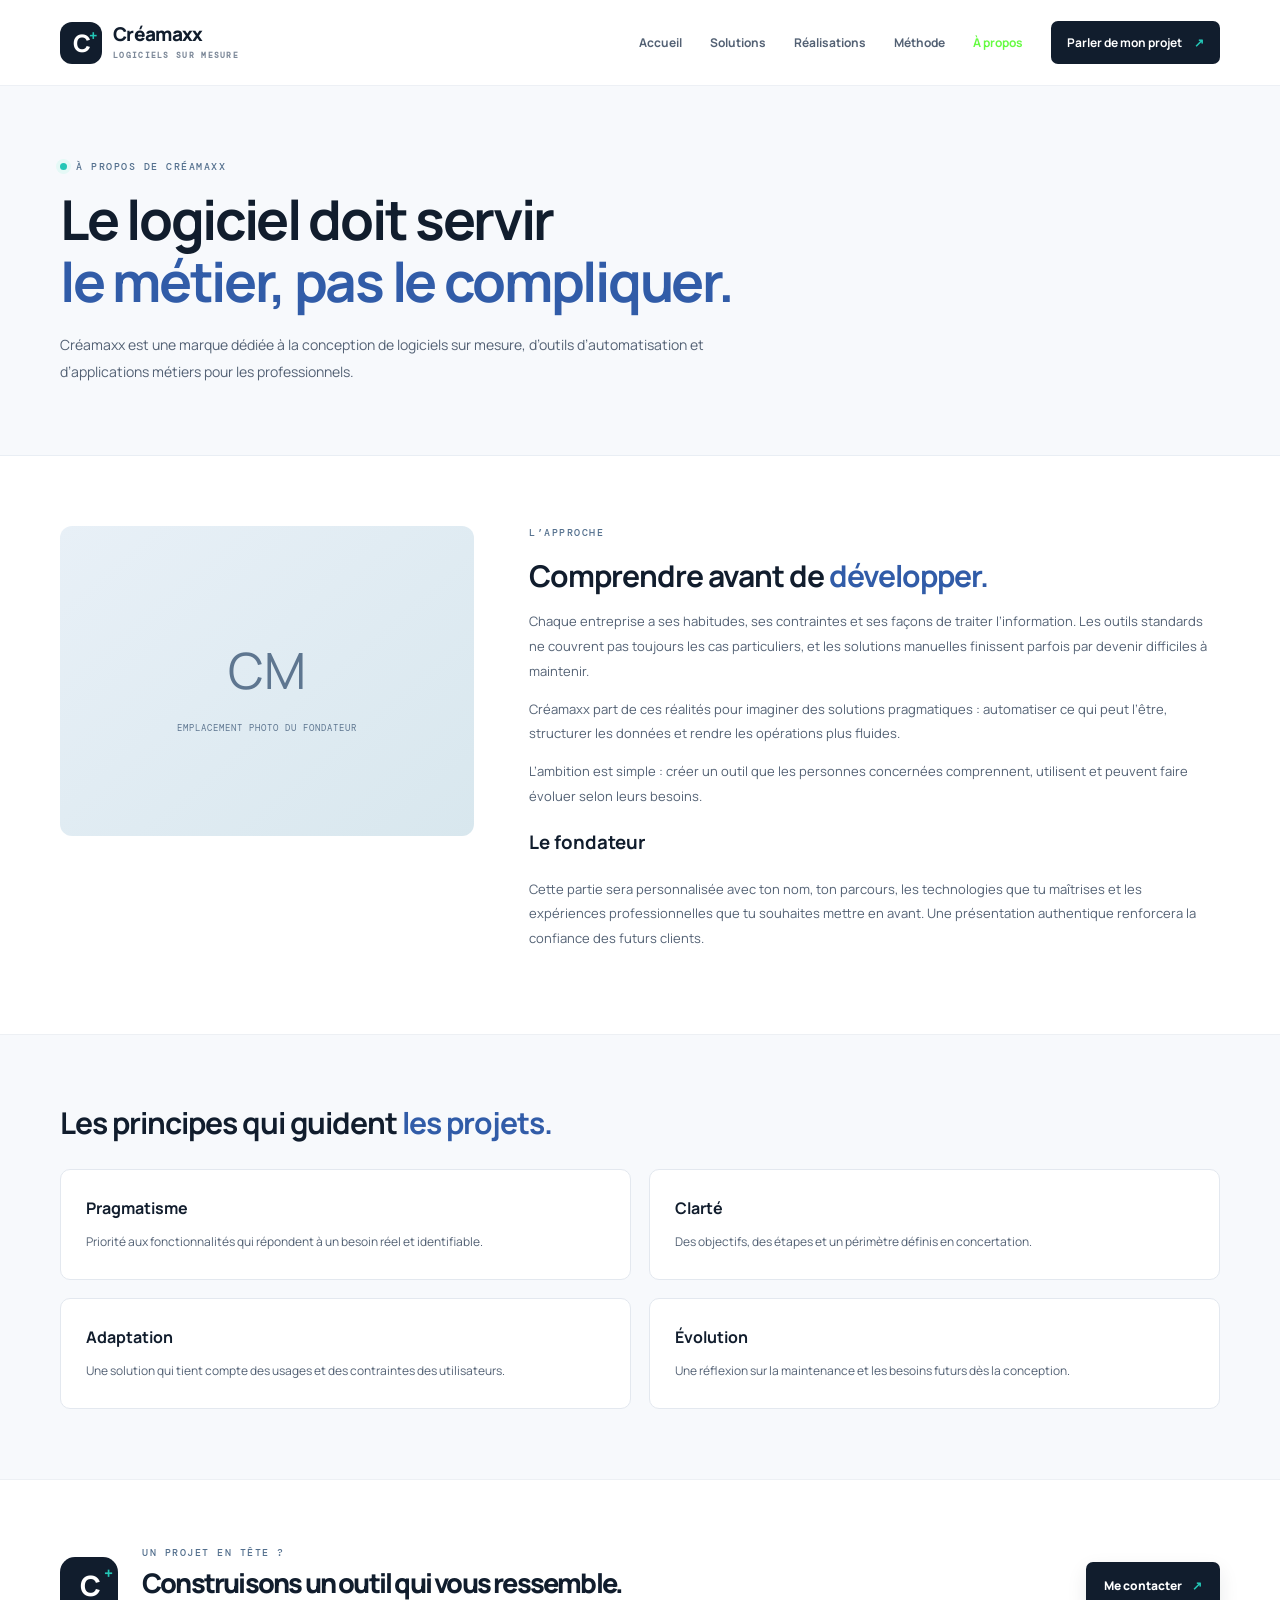
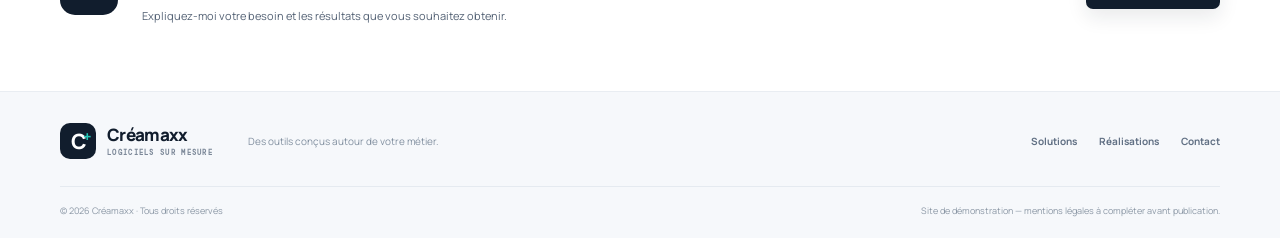
==== apropos.html @ f19554a0 "1er jet" ====
<!doctype html><html lang="fr"><head><meta charset="utf-8"><meta name="viewport" content="width=device-width, initial-scale=1"><meta name="description" content="Découvrez l'approche de Créamaxx pour créer des outils logiciels adaptés aux métiers techniques."><title>À propos — Créamaxx</title><link rel="stylesheet" href="styles.css"><script defer src="script.js"></script></head><body>
<header class="site-header"><a class="brand" href="index.html"><span class="brand-mark">C<span>+</span></span><span class="brand-name">Créamaxx<small>LOGICIELS SUR MESURE</small></span></a><button class="menu-toggle" aria-label="Ouvrir le menu" aria-expanded="false">☰</button><nav class="nav"><a href="index.html">Accueil</a><a href="solutions.html">Solutions</a><a href="realisations.html">Réalisations</a><a href="methode.html">Méthode</a><a class="active" href="apropos.html">À propos</a><a class="nav-cta" href="contact.html">Parler de mon projet <span>↗</span></a></nav></header>
<main><section class="page-hero"><div class="section-wrap"><div class="eyebrow"><span class="eyebrow-dot"></span> À PROPOS DE CRÉAMAXX</div><h1>Le logiciel doit servir<br><span>le métier, pas le compliquer.</span></h1><p>Créamaxx est une marque dédiée à la conception de logiciels sur mesure, d’outils d’automatisation et d’applications métiers pour les professionnels.</p></div></section><section class="content-section section-wrap about-layout"><div class="about-placeholder"><div><span>CM</span><small>EMPLACEMENT PHOTO DU FONDATEUR</small></div></div><div><div class="eyebrow">L’APPROCHE</div><h2>Comprendre avant de <span>développer.</span></h2><p>Chaque entreprise a ses habitudes, ses contraintes et ses façons de traiter l’information. Les outils standards ne couvrent pas toujours les cas particuliers, et les solutions manuelles finissent parfois par devenir difficiles à maintenir.</p><p>Créamaxx part de ces réalités pour imaginer des solutions pragmatiques : automatiser ce qui peut l’être, structurer les données et rendre les opérations plus fluides.</p><p>L’ambition est simple : créer un outil que les personnes concernées comprennent, utilisent et peuvent faire évoluer selon leurs besoins.</p><h3>Le fondateur</h3><p>Cette partie sera personnalisée avec ton nom, ton parcours, les technologies que tu maîtrises et les expériences professionnelles que tu souhaites mettre en avant. Une présentation authentique renforcera la confiance des futurs clients.</p></div></section><section class="services-section"><div class="section-wrap content-section"><h2>Les principes qui guident <span>les projets.</span></h2><div class="content-grid"><article class="content-card"><h3>Pragmatisme</h3><p>Priorité aux fonctionnalités qui répondent à un besoin réel et identifiable.</p></article><article class="content-card"><h3>Clarté</h3><p>Des objectifs, des étapes et un périmètre définis en concertation.</p></article><article class="content-card"><h3>Adaptation</h3><p>Une solution qui tient compte des usages et des contraintes des utilisateurs.</p></article><article class="content-card"><h3>Évolution</h3><p>Une réflexion sur la maintenance et les besoins futurs dès la conception.</p></article></div></div></section><section class="closing-cta section-wrap"><div class="cta-mark">C<span>+</span></div><div><div class="eyebrow">UN PROJET EN TÊTE ?</div><h2>Construisons un outil qui vous ressemble.</h2><p>Expliquez-moi votre besoin et les résultats que vous souhaitez obtenir.</p></div><a class="button button-primary" href="contact.html">Me contacter <span>↗</span></a></section></main>
<footer class="site-footer"><div class="section-wrap footer-top"><a class="brand brand-footer" href="index.html"><span class="brand-mark">C<span>+</span></span><span class="brand-name">Créamaxx<small>LOGICIELS SUR MESURE</small></span></a><p>Des outils conçus autour de votre métier.</p><div class="footer-links"><a href="solutions.html">Solutions</a><a href="realisations.html">Réalisations</a><a href="contact.html">Contact</a></div></div><div class="section-wrap footer-bottom"><span>© <span data-year></span> Créamaxx · Tous droits réservés</span><span>Site de démonstration — mentions légales à compléter avant publication.</span></div></footer></body></html>
---- styles.css ----
@import url('https://fonts.googleapis.com/css2?family=DM+Mono:wght@400;500&family=Manrope:wght@400;500;600;700;800&display=swap');

:root {
    --navy: #111d2d;
    --navy-2: #1b2b40;
    --blue: #315ca8;
    --teal: #23c6b6;
    --paper: #f7f9fc;
    --white: #fff;
    --text: #536174;
    --line: #e3e8ef;
    --pale: #eaf7f6;
    --shadow: 0 20px 60px rgba(21, 39, 62, .12)
}

* {
    box-sizing: border-box
}

html {
    scroll-behavior: smooth
}

body {
    margin: 0;
    font-family: Manrope, Arial, sans-serif;
    color: var(--navy);
    background: #fff;
    line-height: 1.65;
    -webkit-font-smoothing: antialiased
}

a {
    color: inherit;
    text-decoration: none
}

button {
    font: inherit
}

.section-wrap {
    width: min(1160px, calc(100% - 48px));
    margin-inline: auto
}

.site-header {
    height: 86px;
    display: flex;
    align-items: center;
    justify-content: space-between;
    padding: 0 max(24px, calc((100vw - 1160px)/2));
    border-bottom: 1px solid #edf0f5;
    background: rgba(255, 255, 255, .94);
    position: sticky;
    top: 0;
    z-index: 20;
    backdrop-filter: blur(14px)
}

.brand {
    display: flex;
    align-items: center;
    gap: 11px;
    flex-shrink: 0
}

.brand-mark {
    display: grid;
    place-items: center;
    width: 42px;
    height: 42px;
    background: var(--navy);
    color: #fff;
    border-radius: 12px;
    font-size: 24px;
    font-weight: 800;
    letter-spacing: -2px;
    position: relative
}

.brand-mark span {
    color: var(--teal);
    font-size: 15px;
    position: absolute;
    right: 4px;
    top: 2px;
    letter-spacing: 0
}

.brand-name {
    font-weight: 800;
    font-size: 19px;
    letter-spacing: -.7px;
    line-height: 1.15
}

.brand-name small {
    display: block;
    font-family: 'DM Mono', monospace;
    font-size: 8px;
    letter-spacing: 1.3px;
    color: #7d8999;
    margin-top: 5px
}

.nav {
    display: flex;
    align-items: center;
    gap: 28px;
    font-size: 12px;
    font-weight: 700;
    color: #536174
}

.nav>a:not(.nav-cta):hover,
.nav>a.active {
    color: #66fb42
}

.nav-cta {
    padding: 12px 16px;
    background: var(--navy);
    border-radius: 7px;
    color: #fff;
    transition: .2s
}

.nav-cta:hover,
.button-primary:hover {
    background: #263d59;
    transform: translateY(-1px)
}

.nav-cta span,
.button span {
    margin-left: 10px;
    color: var(--teal)
}

.menu-toggle {
    display: none;
    background: none;
    border: 0;
    font-size: 25px;
    color: var(--navy)
}

.hero {
    display: grid;
    grid-template-columns: 1.04fr .96fr;
    gap: 42px;
    align-items: center;
    padding-top: 75px;
    padding-bottom: 76px;
    min-height: 590px
}

.eyebrow {
    font: 500 10px 'DM Mono', monospace;
    letter-spacing: 1.5px;
    color: #54708e;
    display: flex;
    align-items: center;
    gap: 9px;
    margin-bottom: 19px
}

.eyebrow-dot {
    width: 7px;
    height: 7px;
    background: var(--teal);
    border-radius: 50%;
    box-shadow: 0 0 0 4px #e5f9f6
}

.hero h1 {
    font-size: clamp(38px, 4.2vw, 58px);
    line-height: 1.12;
    letter-spacing: -2.8px;
    margin: 0 0 24px;
    font-weight: 800
}

.hero h1 span,
h2 span {
    color: var(--blue)
}

.hero-lead {
    font-size: 17px;
    line-height: 1.7;
    font-weight: 700;
    color: #273b53;
    max-width: 550px;
    margin: 0 0 13px
}

.hero-text {
    font-size: 13px;
    line-height: 1.9;
    color: var(--text);
    max-width: 525px;
    margin: 0
}

.hero-actions {
    display: flex;
    gap: 13px;
    align-items: center;
    margin-top: 28px;
    flex-wrap: wrap
}

.button {
    display: inline-flex;
    align-items: center;
    justify-content: center;
    padding: 14px 18px;
    border-radius: 7px;
    font-size: 12px;
    font-weight: 800;
    transition: .2s
}

.button-primary {
    background: var(--navy);
    color: #fff;
    box-shadow: 0 8px 20px #111d2d18
}

.button-quiet {
    color: var(--navy);
    padding-inline: 9px
}

.button-quiet span {
    color: var(--blue)
}

.hero-proof {
    display: flex;
    align-items: center;
    gap: 10px;
    color: #728095;
    font-size: 10px;
    margin-top: 28px
}

.proof-icon {
    width: 24px;
    height: 24px;
    border: 1px solid #dce4ec;
    border-radius: 6px;
    display: grid;
    place-items: center;
    color: var(--blue);
    font-size: 15px
}

.hero-visual {
    height: 445px;
    position: relative;
    display: flex;
    align-items: center;
    justify-content: center
}

.visual-grid {
    position: absolute;
    inset: 18px 0 30px 24px;
    background-image: linear-gradient(#dce6f1 1px, transparent 1px), linear-gradient(90deg, #dce6f1 1px, transparent 1px);
    background-size: 24px 24px;
    mask-image: linear-gradient(130deg, transparent 0%, #000 20%, #000 75%, transparent 100%);
    opacity: .7
}

.main-window {
    position: relative;
    width: 86%;
    background: #fff;
    border: 1px solid #dfe6ee;
    border-radius: 12px;
    overflow: hidden;
    box-shadow: 0 30px 70px #142c481b;
    z-index: 1;
    transform: translate(7px, 5px)
}

.window-top {
    height: 37px;
    display: flex;
    align-items: center;
    gap: 10px;
    padding: 0 13px;
    border-bottom: 1px solid #e9edf2;
    font: 8px 'DM Mono', monospace;
    color: #8390a0
}

.window-dots {
    display: flex;
    gap: 4px
}

.window-dots i {
    width: 5px;
    height: 5px;
    border-radius: 50%;
    background: #d3dbe5
}

.window-dots i:first-child {
    background: #ffb8a8
}

.window-dots i:nth-child(2) {
    background: #f3d48c
}

.window-dots i:nth-child(3) {
    background: #9bd9c8
}

.window-status {
    margin-left: auto;
    color: #4d8c7c
}

.window-status b {
    display: inline-block;
    width: 5px;
    height: 5px;
    background: var(--teal);
    border-radius: 50%;
    margin-right: 4px
}

.window-body {
    display: flex;
    min-height: 316px
}

.window-sidebar {
    width: 42px;
    border-right: 1px solid #edf0f4;
    display: flex;
    align-items: center;
    flex-direction: column;
    gap: 15px;
    padding-top: 17px;
    color: #98a5b5
}

.side-symbol {
    width: 23px;
    height: 23px;
    display: grid;
    place-items: center;
    font-size: 13px
}

.active-side {
    background: #e7f8f6;
    color: #199d91;
    border-radius: 6px
}

.window-content {
    padding: 19px 17px;
    flex: 1;
    min-width: 0
}

.mock-heading {
    display: flex;
    justify-content: space-between;
    align-items: center
}

.mock-heading small {
    font: 8px 'DM Mono', monospace;
    color: #8c99a8;
    letter-spacing: .8px
}

.mock-heading h3 {
    font-size: 16px;
    letter-spacing: -.5px;
    margin: 4px 0 0
}

.mock-avatar {
    display: grid;
    place-items: center;
    width: 28px;
    height: 28px;
    border-radius: 50%;
    background: #e9f0fa;
    color: #315ca8;
    font-size: 8px;
    font-weight: 800
}

.mock-stats {
    display: grid;
    grid-template-columns: 1fr 1fr;
    gap: 10px;
    margin-top: 17px
}

.mock-stats>div {
    padding: 12px;
    border: 1px solid #e9edf2;
    border-radius: 7px
}

.mock-stats small,
.mock-stats strong,
.mock-stats span {
    display: block
}

.mock-stats small {
    font-size: 8px;
    color: #7d8999
}

.mock-stats strong {
    font-size: 22px;
    letter-spacing: -1px;
    line-height: 1.5
}

.mock-stats span {
    font-size: 7px
}

.stat-up {
    color: #168f83
}

.stat-muted {
    color: #8a97a6
}

.mock-chart {
    border: 1px solid #e9edf2;
    border-radius: 7px;
    margin-top: 10px;
    padding: 11px 11px 8px
}

.chart-label {
    display: flex;
    justify-content: space-between;
    font-size: 8px;
    color: #5f6d7e
}

.chart-label span:last-child {
    color: #9ba5b2
}

.chart-bars {
    height: 59px;
    display: flex;
    align-items: flex-end;
    gap: 7px;
    padding-top: 8px
}

.chart-bars i {
    flex: 1;
    background: linear-gradient(180deg, #34cbbc, #c9f1ec);
    border-radius: 3px 3px 0 0;
    min-width: 3px
}

.mock-row {
    display: flex;
    align-items: center;
    gap: 8px;
    margin-top: 9px;
    font-size: 8px
}

.row-check {
    width: 17px;
    height: 17px;
    border-radius: 5px;
    display: grid;
    place-items: center;
    background: #e4f7f1;
    color: #229d82
}

.mock-row b,
.mock-row small {
    display: block
}

.mock-row b {
    font-size: 8px
}

.mock-row small {
    font-size: 7px;
    color: #96a1af
}

.row-tag {
    margin-left: auto;
    padding: 3px 6px;
    background: #e5f7f2;
    border-radius: 4px;
    color: #188b79;
    font-size: 7px
}

.floating-note {
    position: absolute;
    z-index: 3;
    display: flex;
    align-items: center;
    gap: 10px;
    background: #fff;
    padding: 12px 15px;
    border: 1px solid #e7ecf2;
    border-radius: 9px;
    box-shadow: 0 13px 32px #1a2e4715
}

.note-top {
    right: -2px;
    top: 43px
}

.note-bottom {
    left: -2px;
    bottom: 43px
}

.note-icon {
    width: 31px;
    height: 31px;
    border-radius: 8px;
    display: grid;
    place-items: center;
    background: #edf3fd;
    color: #315ca8;
    font-size: 16px
}

.note-icon-teal {
    background: #e5f8f5;
    color: #1b9e91
}

.floating-note b,
.floating-note small {
    display: block
}

.floating-note b {
    font-size: 9px
}

.floating-note small {
    font-size: 8px;
    color: #8290a1;
    margin-top: 2px
}

.visual-caption {
    position: absolute;
    bottom: 5px;
    right: 6px;
    font: 8px 'DM Mono', monospace;
    letter-spacing: 1px;
    color: #93a0af
}

.trust-strip {
    background: var(--paper);
    border-block: 1px solid #edf0f4
}

.trust-inner {
    display: flex;
    align-items: center;
    justify-content: space-between;
    gap: 25px;
    min-height: 78px
}

.trust-inner>span {
    font: 9px 'DM Mono', monospace;
    letter-spacing: 1.1px;
    color: #8b98a8
}

.trust-inner>div {
    display: flex;
    align-items: center;
    gap: 22px;
    font-size: 9px;
    letter-spacing: .8px;
    color: #6e7c8d
}

.trust-inner i {
    width: 4px;
    height: 4px;
    border-radius: 50%;
    background: var(--teal)
}

.section {
    padding-top: 93px;
    padding-bottom: 95px
}

.section-heading {
    display: flex;
    align-items: flex-end;
    justify-content: space-between;
    gap: 50px;
    margin-bottom: 38px
}

.section-heading h2,
.method-band h2,
.closing-cta h2 {
    font-size: clamp(30px, 3.3vw, 42px);
    line-height: 1.18;
    letter-spacing: -1.8px;
    margin: 0;
    font-weight: 800
}

.section-heading>p {
    max-width: 435px;
    color: var(--text);
    font-size: 12px;
    line-height: 1.9;
    margin: 0 0 4px
}

.problem-grid {
    display: grid;
    grid-template-columns: repeat(4, 1fr);
    gap: 14px
}

.problem-card {
    position: relative;
    border: 1px solid var(--line);
    border-radius: 10px;
    padding: 23px 20px 20px;
    min-height: 236px;
    transition: .2s;
    background: #fff
}

.problem-card:hover,
.service-card:hover {
    transform: translateY(-4px);
    box-shadow: 0 15px 35px #172d4710;
    border-color: #d0dbe7
}

.card-number {
    position: absolute;
    right: 19px;
    top: 17px;
    color: #a8b2bf;
    font: 10px 'DM Mono', monospace
}

.line-icon {
    display: grid;
    place-items: center;
    width: 43px;
    height: 43px;
    background: #eff4fb;
    border-radius: 9px;
    color: #315ca8;
    font-size: 23px;
    margin-bottom: 23px
}

.problem-card h3 {
    font-size: 14px;
    margin: 0 0 9px;
    letter-spacing: -.3px
}

.problem-card p {
    font-size: 11px;
    line-height: 1.8;
    color: var(--text);
    margin: 0 0 15px
}

.card-result {
    font-size: 9px;
    color: #168e82;
    font-weight: 800;
    line-height: 1.5;
    display: block
}

.services-section {
    background: var(--paper);
    border-block: 1px solid #edf0f4
}

.text-link {
    font-size: 11px;
    font-weight: 800;
    color: var(--navy);
    padding-bottom: 5px
}

.text-link span {
    color: var(--teal);
    margin-left: 8px
}

.service-grid {
    display: grid;
    grid-template-columns: repeat(4, 1fr);
    gap: 14px
}

.service-card {
    background: #fff;
    border: 1px solid #e6ebf1;
    border-radius: 10px;
    padding: 24px 22px;
    min-height: 230px;
    position: relative;
    transition: .2s
}

.service-icon {
    width: 43px;
    height: 43px;
    display: grid;
    place-items: center;
    border-radius: 9px;
    background: #edf4fc;
    color: #315ca8;
    font-size: 21px;
    font-weight: 800;
    margin-bottom: 21px;
    position: relative
}

.service-icon>span {
    font-size: 9px;
    color: var(--teal);
    position: absolute;
    right: 5px;
    top: 3px
}

.service-card h3 {
    font-size: 14px;
    margin: 0 0 9px;
    letter-spacing: -.4px
}

.service-card p {
    font-size: 11px;
    line-height: 1.8;
    color: var(--text);
    margin: 0;
    max-width: 235px
}

.service-arrow {
    position: absolute;
    right: 20px;
    top: 20px;
    color: #a8b6c6
}

.portfolio-section {
    padding-bottom: 90px
}

.project-grid {
    display: grid;
    grid-template-columns: 1fr 1fr;
    gap: 20px
}

.project-card {
    border: 1px solid var(--line);
    border-radius: 12px;
    overflow: hidden;
    transition: .2s;
    background: #fff
}

.project-card:hover {
    transform: translateY(-4px);
    box-shadow: var(--shadow)
}

.project-art {
    height: 270px;
    position: relative;
    overflow: hidden;
    display: flex;
    align-items: center;
    justify-content: center;
    padding: 27px
}

.borehole-art {
    background: #eaf1f7
}

.borehole-art:before,
.borehole-art:after {
    content: "";
    position: absolute;
    width: 300px;
    height: 300px;
    border: 1px solid #d2e0eb;
    border-radius: 50%
}

.borehole-art:after {
    width: 390px;
    height: 390px
}

.art-label {
    position: absolute;
    left: 22px;
    top: 19px;
    font: 8px 'DM Mono', monospace;
    letter-spacing: 1px;
    color: #657b91
}

.borehole-panel {
    z-index: 1;
    width: 80%;
    height: 175px;
    background: #fff;
    border: 1px solid #d5e0e9;
    border-radius: 7px;
    box-shadow: 0 12px 25px #1b3a5610;
    display: flex;
    align-items: stretch;
    padding: 13px;
    gap: 12px
}

.borehole-ruler {
    display: flex;
    flex-direction: column;
    justify-content: space-between;
    font: 7px 'DM Mono', monospace;
    color: #8b9aaa;
    width: 25px
}

.borehole-core {
    width: 53px;
    border: 1px solid #a4b8c8;
    position: relative;
    display: flex;
    flex-direction: column;
    overflow: hidden
}

.layer {
    flex: 1;
    border-bottom: 1px solid #fff9
}

.layer-a {
    background: repeating-linear-gradient(135deg, #c5b49b 0 4px, #d7cbb9 4px 7px)
}

.layer-b {
    background: repeating-linear-gradient(0deg, #b6c8d3 0 3px, #d6e1e8 3px 6px)
}

.layer-c {
    background: repeating-linear-gradient(135deg, #9aa8b6 0 3px, #c0cad2 3px 7px)
}

.layer-d {
    background: repeating-linear-gradient(0deg, #a6b5a2 0 3px, #cbd7c6 3px 7px)
}

.waterline {
    position: absolute;
    top: 61%;
    height: 2px;
    width: 100%;
    background: #27bfb5;
    box-shadow: 0 0 0 3px #27bfb526
}

.borehole-details {
    display: flex;
    flex-direction: column;
    justify-content: center;
    gap: 7px;
    flex: 1;
    min-width: 0
}

.borehole-details b {
    font-size: 11px
}

.borehole-details small {
    font-size: 8px;
    color: #7d8c9c
}

.borehole-details span {
    font: 7px 'DM Mono', monospace;
    color: #159b8d;
    margin-top: 13px
}

.risk-art {
    background: #f0f4f8
}

.risk-art:before {
    content: "";
    position: absolute;
    inset: 0;
    background-image: linear-gradient(#dce4ec 1px, transparent 1px), linear-gradient(90deg, #dce4ec 1px, transparent 1px);
    background-size: 20px 20px;
    opacity: .7
}

.risk-sheet {
    z-index: 1;
    width: 88%;
    background: #fff;
    border: 1px solid #dce4eb;
    border-radius: 6px;
    box-shadow: 0 14px 28px #20395212;
    padding: 14px 15px
}

.risk-sheet-head {
    display: flex;
    justify-content: space-between;
    align-items: center;
    font: 8px 'DM Mono', monospace;
    color: #465a70;
    padding-bottom: 11px;
    border-bottom: 1px solid #e7edf2
}

.risk-badge {
    font-size: 7px;
    background: #e8f8f5;
    color: #159587;
    border-radius: 4px;
    padding: 4px 6px
}

.risk-line {
    display: grid;
    grid-template-columns: 1fr 1.15fr 1.1fr;
    gap: 8px;
    padding: 10px 0;
    border-bottom: 1px solid #edf0f4;
    font-size: 8px;
    color: #627185
}

.risk-line-head {
    font: 7px 'DM Mono', monospace;
    color: #8a98a8;
    padding: 10px 0 7px
}

.mini-square {
    display: inline-block;
    width: 7px;
    height: 7px;
    background: #dce8f3;
    border: 1px solid #9cb3ca;
    border-radius: 2px;
    margin-right: 4px
}

.check-mini {
    font-style: normal;
    color: #1aa08e;
    margin-right: 3px
}

.risk-sheet-foot {
    display: flex;
    justify-content: space-between;
    padding-top: 12px;
    font: 6px 'DM Mono', monospace;
    letter-spacing: .6px;
    color: #99a4b0
}

.project-info {
    padding: 23px 24px 25px;
    display: flex;
    align-items: center;
    justify-content: space-between;
    gap: 20px
}

.project-type {
    font: 8px 'DM Mono', monospace;
    letter-spacing: 1px;
    color: #74869a
}

.project-info h3 {
    font-size: 18px;
    letter-spacing: -.6px;
    margin: 7px 0
}

.project-info p {
    font-size: 11px;
    line-height: 1.8;
    color: var(--text);
    margin: 0;
    max-width: 430px
}

.round-arrow {
    width: 38px;
    height: 38px;
    display: grid;
    place-items: center;
    border: 1px solid #dce5ed;
    border-radius: 50%;
    flex-shrink: 0;
    color: #315ca8
}

.portfolio-note {
    font-size: 10px;
    color: #8b98a7;
    margin: 16px 0 0
}

.center-action {
    text-align: center;
    margin-top: 30px
}

.button-outline {
    border: 1px solid #d5dee8;
    background: #fff;
    color: var(--navy)
}

.button-outline:hover {
    border-color: var(--blue)
}

.method-band {
    background: var(--navy);
    color: #fff;
    padding: 76px 0
}

.method-band-inner {
    display: grid;
    grid-template-columns: .9fr 1.1fr;
    gap: 100px;
    align-items: center
}

.eyebrow-light {
    color: #a7bdcf
}

.method-band h2 {
    font-size: 38px
}

.method-band p {
    color: #b7c3d1;
    font-size: 12px;
    line-height: 1.9;
    max-width: 370px;
    margin: 18px 0 24px
}

.button-light {
    background: #fff;
    color: var(--navy)
}

.button-light:hover {
    background: #eaf7f6
}

.steps-mini {
    display: grid;
    grid-template-columns: 1fr 1fr;
    gap: 12px
}

.steps-mini>div {
    border: 1px solid #334257;
    border-radius: 8px;
    padding: 20px;
    min-height: 116px;
    position: relative
}

.steps-mini span {
    display: block;
    font: 10px 'DM Mono', monospace;
    color: var(--teal);
    margin-bottom: 13px
}

.steps-mini b {
    display: block;
    font-size: 13px
}

.steps-mini small {
    display: block;
    font-size: 10px;
    color: #a9b7c7;
    margin-top: 5px
}

.closing-cta {
    display: flex;
    align-items: center;
    gap: 24px;
    padding-top: 66px;
    padding-bottom: 66px
}

.cta-mark {
    width: 58px;
    height: 58px;
    display: grid;
    place-items: center;
    flex-shrink: 0;
    background: var(--navy);
    border-radius: 15px;
    color: #fff;
    font-size: 28px;
    font-weight: 800;
    position: relative;
    letter-spacing: -3px
}

.cta-mark span {
    color: var(--teal);
    font-size: 16px;
    position: absolute;
    right: 5px;
    top: 3px;
    letter-spacing: 0
}

.closing-cta>div:nth-child(2) {
    flex: 1
}

.closing-cta .eyebrow {
    margin-bottom: 8px
}

.closing-cta h2 {
    font-size: 27px
}

.closing-cta p {
    font-size: 11px;
    color: var(--text);
    margin: 8px 0 0
}

.site-footer {
    background: #f6f8fb;
    border-top: 1px solid #e9edf2
}

.footer-top {
    display: flex;
    align-items: center;
    gap: 35px;
    padding-top: 31px;
    padding-bottom: 27px
}

.footer-top>p {
    font-size: 10px;
    color: #8290a0;
    margin: 0;
    flex: 1
}

.footer-links {
    display: flex;
    gap: 22px;
    font-size: 10px;
    font-weight: 700;
    color: #617084
}

.footer-bottom {
    display: flex;
    justify-content: space-between;
    gap: 20px;
    border-top: 1px solid #e5eaf0;
    padding-top: 17px;
    padding-bottom: 19px;
    color: #8b97a5;
    font-size: 9px
}

.brand-footer .brand-mark {
    width: 36px;
    height: 36px;
    border-radius: 10px;
    font-size: 21px
}

.brand-footer .brand-name {
    font-size: 17px
}

.brand-footer .brand-name small {
    font-size: 7px
}

/* Interior pages */
.page-hero {
    background: var(--paper);
    border-bottom: 1px solid #e9eef4;
    padding: 74px 0 70px
}

.page-hero .eyebrow {
    margin-bottom: 15px
}

.page-hero h1 {
    font-size: clamp(37px, 4.5vw, 55px);
    line-height: 1.13;
    letter-spacing: -2.3px;
    max-width: 850px;
    margin: 0 0 20px
}

.page-hero h1 span {
    color: var(--blue)
}

.page-hero p {
    max-width: 700px;
    color: var(--text);
    font-size: 14px;
    line-height: 1.9;
    margin: 0
}

.content-section {
    padding: 70px 0
}

.content-section h2 {
    font-size: 30px;
    letter-spacing: -1px;
    line-height: 1.2;
    margin: 0 0 15px
}

.content-section h2 span {
    color: var(--blue)
}

.content-section p {
    color: var(--text);
    font-size: 13px;
    line-height: 1.9
}

.content-grid {
    display: grid;
    grid-template-columns: repeat(2, 1fr);
    gap: 18px;
    margin-top: 28px
}

.content-card {
    border: 1px solid var(--line);
    border-radius: 10px;
    padding: 25px;
    background: #fff
}

.content-card h3 {
    font-size: 16px;
    margin: 0 0 10px
}

.content-card p {
    font-size: 12px;
    margin: 0
}

.content-card ul {
    padding-left: 18px;
    color: var(--text);
    font-size: 12px;
    line-height: 2
}

.tag {
    display: inline-block;
    padding: 5px 8px;
    background: #e8f8f5;
    color: #168e82;
    border-radius: 4px;
    font: 8px 'DM Mono', monospace;
    letter-spacing: .5px
}

.project-detail {
    display: grid;
    grid-template-columns: 1fr 1fr;
    gap: 40px;
    align-items: center;
    padding: 35px 0 50px;
    border-bottom: 1px solid var(--line)
}

.project-detail:last-child {
    border-bottom: 0
}

.project-detail h2 {
    margin-top: 14px
}

.project-detail .project-art {
    border-radius: 10px;
    height: 290px
}

.project-detail ul {
    font-size: 12px;
    color: var(--text);
    line-height: 2
}

.status-note {
    font-size: 10px !important;
    color: #8c98a7 !important;
    background: #f7f9fc;
    padding: 10px 12px;
    border-left: 3px solid var(--teal);
    border-radius: 0 5px 5px 0
}

.method-list {
    display: grid;
    grid-template-columns: repeat(4, 1fr);
    gap: 14px;
    margin-top: 30px
}

.method-step {
    padding: 22px;
    border: 1px solid var(--line);
    border-radius: 9px
}

.method-step>span {
    font: 12px 'DM Mono', monospace;
    color: #1ba99b
}

.method-step h3 {
    font-size: 15px;
    margin: 15px 0 8px
}

.method-step p {
    font-size: 11px;
    margin: 0
}

.about-layout {
    display: grid;
    grid-template-columns: .75fr 1.25fr;
    gap: 55px;
    align-items: start
}

.about-placeholder {
    min-height: 310px;
    background: linear-gradient(140deg, #e8f0f7, #d8e7ee);
    border-radius: 12px;
    display: grid;
    place-items: center;
    text-align: center;
    color: #5e7690;
    padding: 30px
}

.about-placeholder span {
    font-size: 50px;
    display: block
}

.about-placeholder small {
    font: 9px 'DM Mono', monospace;
    letter-spacing: 1px;
    display: block;
    margin-top: 10px
}

.contact-layout {
    display: grid;
    grid-template-columns: .75fr 1.25fr;
    gap: 55px
}

.contact-aside {
    background: var(--navy);
    color: #fff;
    border-radius: 12px;
    padding: 30px;
    height: fit-content
}

.contact-aside h2 {
    font-size: 25px;
    line-height: 1.25;
    letter-spacing: -1px;
    margin: 0 0 14px
}

.contact-aside p {
    font-size: 11px;
    color: #c0cbd7;
    line-height: 1.9
}

.contact-aside .contact-promise {
    border-top: 1px solid #344458;
    margin-top: 25px;
    padding-top: 18px;
    font-size: 10px;
    color: #aab9c9
}

.contact-form {
    display: grid;
    grid-template-columns: 1fr 1fr;
    gap: 17px
}

.form-field {
    display: flex;
    flex-direction: column;
    gap: 7px
}

.form-field.full {
    grid-column: 1/-1
}

.form-field label {
    font-size: 11px;
    font-weight: 800
}

.form-field input,
.form-field select,
.form-field textarea {
    font: 12px Manrope, Arial, sans-serif;
    border: 1px solid #dce4ec;
    border-radius: 6px;
    padding: 12px 13px;
    background: #fff;
    color: var(--navy);
    outline: none
}

.form-field input:focus,
.form-field select:focus,
.form-field textarea:focus {
    border-color: #5d83bd;
    box-shadow: 0 0 0 3px #315ca812
}

.form-field textarea {
    min-height: 135px;
    resize: vertical
}

.form-legal {
    grid-column: 1/-1;
    font-size: 9px;
    color: #8793a2;
    line-height: 1.7
}

.form-success {
    display: none;
    padding: 13px;
    background: #e9f8f4;
    color: #167c6f;
    border-radius: 6px;
    font-size: 11px;
    grid-column: 1/-1
}

.form-success.show {
    display: block
}

.form-hint {
    font-size: 10px;
    color: #8b98a7;
    margin-top: 10px
}

@media(max-width:1000px) {
    .nav {
        gap: 17px
    }

    .hero {
        gap: 20px
    }

    .hero h1 {
        font-size: 47px
    }

    .floating-note.note-top {
        right: -8px
    }

    .floating-note.note-bottom {
        left: -8px
    }

    .trust-inner>div {
        gap: 12px
    }

    .problem-grid,
    .service-grid {
        grid-template-columns: repeat(2, 1fr)
    }

    .method-band-inner {
        gap: 45px
    }

    .footer-top {
        gap: 22px
    }
}

@media(max-width:760px) {
    .section-wrap {
        width: min(100% - 36px, 560px)
    }

    .site-header {
        height: 72px;
        padding: 0 18px
    }

    .menu-toggle {
        display: block;
        cursor: pointer
    }

    .nav {
        display: none;
        position: absolute;
        top: 71px;
        left: 0;
        right: 0;
        background: #fff;
        border-bottom: 1px solid var(--line);
        padding: 15px 18px 22px;
        flex-direction: column;
        align-items: stretch;
        gap: 0;
        box-shadow: 0 15px 25px #172d470b
    }

    .nav.open {
        display: flex
    }

    .nav>a {
        padding: 13px 8px
    }

    .nav .nav-cta {
        margin-top: 8px;
        text-align: center
    }

    .hero {
        grid-template-columns: 1fr;
        padding-top: 51px;
        padding-bottom: 45px;
        gap: 23px
    }

    .hero h1 {
        font-size: clamp(37px, 9vw, 52px);
        letter-spacing: -2px
    }

    .hero-lead {
        font-size: 15px
    }

    .hero-visual {
        height: 365px;
        margin: 0 -5px
    }

    .main-window {
        width: 87%
    }

    .window-body {
        min-height: 285px
    }

    .window-content {
        padding: 14px 11px
    }

    .floating-note {
        padding: 9px 10px
    }

    .floating-note b {
        font-size: 8px
    }

    .floating-note small {
        font-size: 7px
    }

    .note-top {
        top: 15px
    }

    .note-bottom {
        bottom: 24px
    }

    .trust-inner {
        padding-block: 19px;
        align-items: flex-start;
        flex-direction: column;
        gap: 14px
    }

    .trust-inner>div {
        flex-wrap: wrap;
        gap: 9px 12px
    }

    .trust-inner>div b {
        font-size: 8px
    }

    .section {
        padding-top: 65px;
        padding-bottom: 65px
    }

    .section-heading {
        display: block;
        margin-bottom: 27px
    }

    .section-heading h2,
    .method-band h2 {
        font-size: 34px
    }

    .section-heading>p {
        margin-top: 17px
    }

    .problem-grid,
    .service-grid {
        grid-template-columns: 1fr 1fr;
        gap: 10px
    }

    .problem-card {
        padding: 18px 14px;
        min-height: 230px
    }

    .card-result {
        font-size: 8px
    }

    .service-card {
        padding: 19px 15px;
        min-height: 225px
    }

    .service-card h3 {
        font-size: 13px
    }

    .service-card p {
        font-size: 10px
    }

    .text-link {
        display: inline-block;
        margin-top: 20px
    }

    .project-grid {
        grid-template-columns: 1fr;
        gap: 15px
    }

    .project-art {
        height: 245px
    }

    .project-info {
        padding: 19px
    }

    .project-info h3 {
        font-size: 16px
    }

    .method-band {
        padding: 60px 0
    }

    .method-band-inner {
        grid-template-columns: 1fr;
        gap: 32px
    }

    .steps-mini {
        gap: 9px
    }

    .steps-mini>div {
        padding: 16px;
        min-height: 110px
    }

    .closing-cta {
        display: grid;
        grid-template-columns: 54px 1fr;
        gap: 16px;
        padding-top: 48px;
        padding-bottom: 48px
    }

    .cta-mark {
        width: 52px;
        height: 52px
    }

    .closing-cta h2 {
        font-size: 23px
    }

    .closing-cta p {
        font-size: 10px
    }

    .closing-cta>.button {
        grid-column: 1/-1;
        justify-self: start
    }

    .footer-top {
        display: grid;
        grid-template-columns: 1fr;
        gap: 15px
    }

    .footer-links {
        gap: 20px
    }

    .footer-bottom {
        flex-direction: column;
        gap: 7px
    }

    .page-hero {
        padding: 52px 0
    }

    .page-hero h1 {
        font-size: 39px;
        letter-spacing: -1.7px
    }

    .page-hero p {
        font-size: 12px
    }

    .content-section {
        padding: 48px 0
    }

    .content-grid {
        grid-template-columns: 1fr
    }

    .project-detail {
        grid-template-columns: 1fr;
        gap: 20px;
        padding: 25px 0 35px
    }

    .project-detail .project-art {
        height: 250px;
        order: -1
    }

    .method-list {
        grid-template-columns: 1fr 1fr
    }

    .about-layout,
    .contact-layout {
        grid-template-columns: 1fr;
        gap: 25px
    }

    .about-placeholder {
        min-height: 200px
    }

    .contact-form {
        grid-template-columns: 1fr
    }

    .form-field.full,
    .form-legal,
    .form-success {
        grid-column: 1
    }

    .contact-aside {
        padding: 24px
    }
}

@media(max-width:390px) {

    .problem-grid,
    .service-grid,
    .method-list {
        grid-template-columns: 1fr
    }

    .problem-card {
        min-height: 0
    }

    .service-card {
        min-height: 0
    }

    .hero-actions {
        align-items: stretch;
        flex-direction: column
    }

    .hero-actions .button {
        width: 100%
    }

    .hero-visual {
        height: 330px
    }

    .floating-note.note-top {
        right: -5px
    }

    .floating-note.note-bottom {
        left: -5px
    }

    .borehole-panel {
        width: 92%
    }

    .risk-sheet {
        width: 100%
    }
}
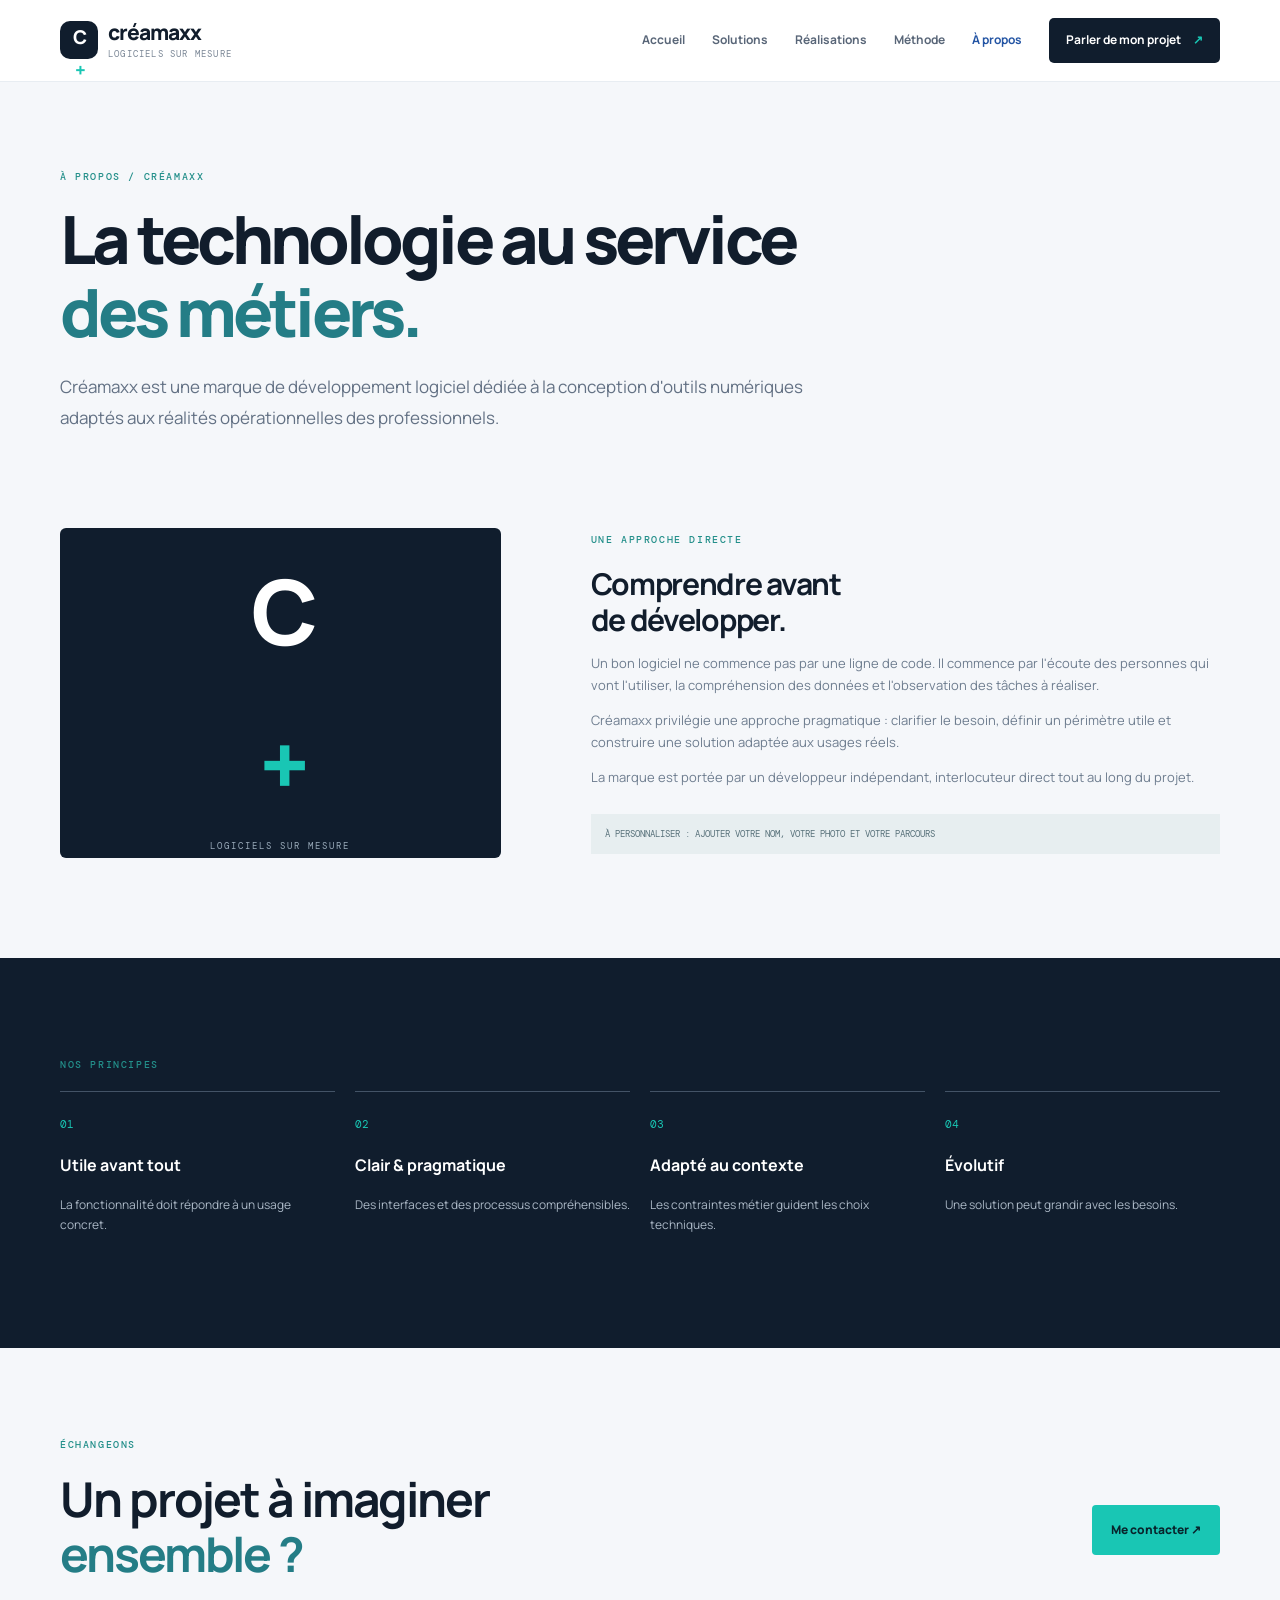
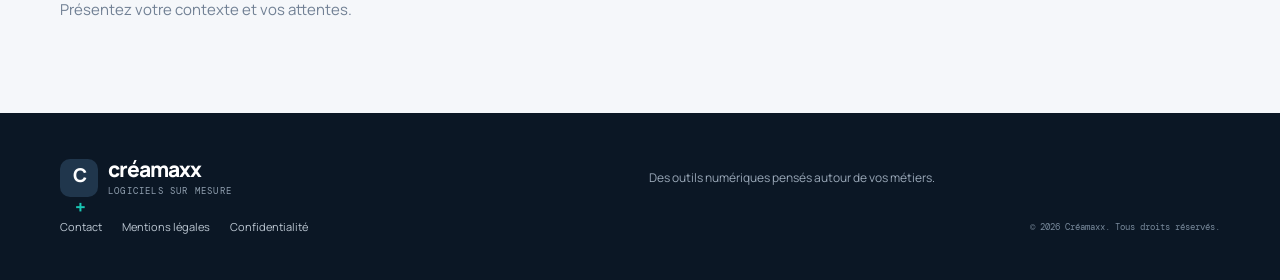
==== commit a66fe1c2: "ajout du dépot de cahier des charges" ====
--- a/apropos.html
+++ b/apropos.html
@@ -1,4 +1 @@
-<!doctype html><html lang="fr"><head><meta charset="utf-8"><meta name="viewport" content="width=device-width, initial-scale=1"><meta name="description" content="Découvrez l'approche de Créamaxx pour créer des outils logiciels adaptés aux métiers techniques."><title>À propos — Créamaxx</title><link rel="stylesheet" href="styles.css"><script defer src="script.js"></script></head><body>
-<header class="site-header"><a class="brand" href="index.html"><span class="brand-mark">C<span>+</span></span><span class="brand-name">Créamaxx<small>LOGICIELS SUR MESURE</small></span></a><button class="menu-toggle" aria-label="Ouvrir le menu" aria-expanded="false">☰</button><nav class="nav"><a href="index.html">Accueil</a><a href="solutions.html">Solutions</a><a href="realisations.html">Réalisations</a><a href="methode.html">Méthode</a><a class="active" href="apropos.html">À propos</a><a class="nav-cta" href="contact.html">Parler de mon projet <span>↗</span></a></nav></header>
-<main><section class="page-hero"><div class="section-wrap"><div class="eyebrow"><span class="eyebrow-dot"></span> À PROPOS DE CRÉAMAXX</div><h1>Le logiciel doit servir<br><span>le métier, pas le compliquer.</span></h1><p>Créamaxx est une marque dédiée à la conception de logiciels sur mesure, d’outils d’automatisation et d’applications métiers pour les professionnels.</p></div></section><section class="content-section section-wrap about-layout"><div class="about-placeholder"><div><span>CM</span><small>EMPLACEMENT PHOTO DU FONDATEUR</small></div></div><div><div class="eyebrow">L’APPROCHE</div><h2>Comprendre avant de <span>développer.</span></h2><p>Chaque entreprise a ses habitudes, ses contraintes et ses façons de traiter l’information. Les outils standards ne couvrent pas toujours les cas particuliers, et les solutions manuelles finissent parfois par devenir difficiles à maintenir.</p><p>Créamaxx part de ces réalités pour imaginer des solutions pragmatiques : automatiser ce qui peut l’être, structurer les données et rendre les opérations plus fluides.</p><p>L’ambition est simple : créer un outil que les personnes concernées comprennent, utilisent et peuvent faire évoluer selon leurs besoins.</p><h3>Le fondateur</h3><p>Cette partie sera personnalisée avec ton nom, ton parcours, les technologies que tu maîtrises et les expériences professionnelles que tu souhaites mettre en avant. Une présentation authentique renforcera la confiance des futurs clients.</p></div></section><section class="services-section"><div class="section-wrap content-section"><h2>Les principes qui guident <span>les projets.</span></h2><div class="content-grid"><article class="content-card"><h3>Pragmatisme</h3><p>Priorité aux fonctionnalités qui répondent à un besoin réel et identifiable.</p></article><article class="content-card"><h3>Clarté</h3><p>Des objectifs, des étapes et un périmètre définis en concertation.</p></article><article class="content-card"><h3>Adaptation</h3><p>Une solution qui tient compte des usages et des contraintes des utilisateurs.</p></article><article class="content-card"><h3>Évolution</h3><p>Une réflexion sur la maintenance et les besoins futurs dès la conception.</p></article></div></div></section><section class="closing-cta section-wrap"><div class="cta-mark">C<span>+</span></div><div><div class="eyebrow">UN PROJET EN TÊTE ?</div><h2>Construisons un outil qui vous ressemble.</h2><p>Expliquez-moi votre besoin et les résultats que vous souhaitez obtenir.</p></div><a class="button button-primary" href="contact.html">Me contacter <span>↗</span></a></section></main>
-<footer class="site-footer"><div class="section-wrap footer-top"><a class="brand brand-footer" href="index.html"><span class="brand-mark">C<span>+</span></span><span class="brand-name">Créamaxx<small>LOGICIELS SUR MESURE</small></span></a><p>Des outils conçus autour de votre métier.</p><div class="footer-links"><a href="solutions.html">Solutions</a><a href="realisations.html">Réalisations</a><a href="contact.html">Contact</a></div></div><div class="section-wrap footer-bottom"><span>© <span data-year></span> Créamaxx · Tous droits réservés</span><span>Site de démonstration — mentions légales à compléter avant publication.</span></div></footer></body></html>
+<!doctype html><html lang="fr"><head><meta charset="utf-8"><meta name="viewport" content="width=device-width,initial-scale=1"><title>À propos — Créamaxx</title><link href="https://fonts.googleapis.com/css2?family=DM+Mono:wght@400;500&family=Manrope:wght@400;500;600;700;800&display=swap" rel="stylesheet"><link rel="stylesheet" href="assets/style.css"></head><body><header class="topbar"><a class="brand" href="index.html"><span class="brand-mark">C<span>+</span></span><span>créamaxx<small>LOGICIELS SUR MESURE</small></span></a><button class="menu-toggle" aria-label="Ouvrir le menu" aria-expanded="false">☰</button><nav class="nav"><a href="index.html">Accueil</a><a href="solutions.html">Solutions</a><a href="realisations.html">Réalisations</a><a href="methode.html">Méthode</a><a class="active" href="apropos.html">À propos</a><a class="nav-cta" href="contact.html">Parler de mon projet <b>↗</b></a></nav></header><main><section class="page-hero wrap"><div class="eyebrow">À PROPOS / CRÉAMAXX</div><h1>La technologie au service<br><em>des métiers.</em></h1><p class="lead">Créamaxx est une marque de développement logiciel dédiée à la conception d'outils numériques adaptés aux réalités opérationnelles des professionnels.</p></section><section class="wrap about-grid"><div class="about-monogram">C<span>+</span><small>LOGICIELS SUR MESURE</small></div><div><div class="eyebrow">UNE APPROCHE DIRECTE</div><h2>Comprendre avant<br>de développer.</h2><p>Un bon logiciel ne commence pas par une ligne de code. Il commence par l'écoute des personnes qui vont l'utiliser, la compréhension des données et l'observation des tâches à réaliser.</p><p>Créamaxx privilégie une approche pragmatique : clarifier le besoin, définir un périmètre utile et construire une solution adaptée aux usages réels.</p><p>La marque est portée par un développeur indépendant, interlocuteur direct tout au long du projet.</p><div class="profile-placeholder">À PERSONNALISER : AJOUTER VOTRE NOM, VOTRE PHOTO ET VOTRE PARCOURS</div></div></section><section class="dark-section"><div class="wrap section"><div class="eyebrow">NOS PRINCIPES</div><div class="principle-grid"><article><b>01</b><h3>Utile avant tout</h3><p>La fonctionnalité doit répondre à un usage concret.</p></article><article><b>02</b><h3>Clair & pragmatique</h3><p>Des interfaces et des processus compréhensibles.</p></article><article><b>03</b><h3>Adapté au contexte</h3><p>Les contraintes métier guident les choix techniques.</p></article><article><b>04</b><h3>Évolutif</h3><p>Une solution peut grandir avec les besoins.</p></article></div></div></section><section class="final-cta wrap"><div><div class="eyebrow">ÉCHANGEONS</div><h2>Un projet à imaginer<br><em>ensemble ?</em></h2><p>Présentez votre contexte et vos attentes.</p></div><a class="btn primary" href="contact.html">Me contacter ↗</a></section></main><footer class="footer"><div class="wrap footer-inner"><a class="brand inverse" href="index.html"><span class="brand-mark">C<span>+</span></span><span>créamaxx<small>LOGICIELS SUR MESURE</small></span></a><p>Des outils numériques pensés autour de vos métiers.</p><div><a href="contact.html">Contact</a><a href="mentions-legales.html">Mentions légales</a><a href="confidentialite.html">Confidentialité</a></div><small>© <span data-year></span> Créamaxx. Tous droits réservés.</small></div></footer><script src="assets/main.js"></script></body></html>
--- a/assets/style.css
+++ b/assets/style.css
@@ -0,0 +1,2 @@
+:root{--ink:#111d2c;--navy:#101d2d;--blue:#2455a4;--teal:#19c6b4;--paper:#f5f7fa;--muted:#667487;--line:#dfe5ec;--white:#fff;--mono:'DM Mono',monospace;--font:'Manrope',Arial,sans-serif}*{box-sizing:border-box}html{scroll-behavior:smooth}body{margin:0;background:var(--paper);color:var(--ink);font-family:var(--font);font-size:15px;line-height:1.7}a{color:inherit;text-decoration:none}.wrap{width:min(1160px,calc(100% - 48px));margin-inline:auto}.topbar{height:82px;background:#fff;border-bottom:1px solid #e8edf2;display:flex;align-items:center;justify-content:space-between;padding:0 max(24px,calc((100vw - 1160px)/2));position:sticky;top:0;z-index:20}.brand{display:flex;align-items:center;gap:10px;font-weight:800;font-size:21px;letter-spacing:-1px}.brand>span:last-child{line-height:1.05}.brand small{display:block;font:9px var(--mono);letter-spacing:1.2px;color:#7b8796;margin-top:5px}.brand-mark{width:38px;height:38px;background:var(--navy);color:#fff;border-radius:10px;display:grid;place-items:center;font-weight:800;font-size:19px;letter-spacing:-2px}.brand-mark span{color:var(--teal)}.nav{display:flex;align-items:center;gap:27px;font-size:12px;font-weight:700}.nav>a:not(.nav-cta){color:#596678}.nav>a.active,.nav>a:hover{color:var(--blue)}.nav-cta{background:var(--navy);color:#fff;padding:12px 17px;border-radius:5px}.nav-cta b{color:var(--teal);margin-left:10px}.menu-toggle{display:none;background:none;border:0;font-size:24px}.hero{display:grid;grid-template-columns:1.02fr .98fr;gap:48px;align-items:center;padding-top:84px;padding-bottom:82px}.eyebrow{font:10px var(--mono);letter-spacing:1.6px;color:#238f8a;font-weight:500;margin-bottom:20px}.eyebrow i,.live i,.pulse{display:inline-block;width:7px;height:7px;border-radius:50%;background:var(--teal);margin-right:8px}.hero h1,.page-hero h1{font-size:clamp(42px,5.2vw,68px);letter-spacing:-3.8px;line-height:1.09;margin:0 0 24px;font-weight:800}.hero h1 em,.page-hero h1 em,h2 em{font-style:normal;color:#247d86}.lead{font-size:17px;line-height:1.8;color:#637184;max-width:590px;margin:0 0 30px}.actions{display:flex;gap:12px;flex-wrap:wrap}.btn{display:inline-flex;align-items:center;gap:25px;padding:14px 18px;border-radius:4px;font-size:12px;font-weight:800;border:1px solid transparent;cursor:pointer;font-family:var(--font)}.btn span{font-size:17px}.primary{background:var(--teal);color:#09242c}.primary:hover{background:#37d7c7}.secondary{border-color:#d3dce5;background:#fff;color:var(--ink)}.hero-foot{display:flex;gap:24px;margin-top:42px;font:9px var(--mono);letter-spacing:.7px;color:#7d8997}.pulse{width:6px;height:6px}.hero-visual{background:#142437;border-radius:8px;padding:17px 18px 12px;color:#fff;box-shadow:0 24px 60px #14243720;transform:rotate(.5deg)}.visual-top,.visual-caption{display:flex;justify-content:space-between;font:9px var(--mono);letter-spacing:1px;color:#9aaabd}.live{color:#a9c1c9}.mock-window{display:flex;background:#f7f9fc;border-radius:5px;overflow:hidden;margin-top:14px;min-height:340px;color:#18283b}.mock-sidebar{width:48px;background:#1b2e43;display:flex;align-items:center;flex-direction:column;gap:18px;padding:14px 0}.side-logo{font-weight:800;color:#fff;font-size:15px}.side-logo span{color:var(--teal)}.side-icon{font-size:15px;color:#9badc0;width:29px;height:29px;display:grid;place-items:center}.side-icon.selected{background:#244e69;color:var(--teal);border-radius:5px}.mock-main{padding:19px 20px;flex:1}.mock-head{display:flex;justify-content:space-between;align-items:center}.mock-head small,.metric small,.chart-title small,.mock-table small{font:8px var(--mono);letter-spacing:.6px;color:#8190a0}.mock-head h3{font-size:18px;margin:3px 0 13px}.status{font:8px var(--mono);color:#138f81;background:#e0f6f0;padding:6px 8px;border-radius:3px}.metric-row{display:grid;grid-template-columns:1fr 1fr;gap:9px}.metric,.chart-card,.mock-table{background:white;border:1px solid #e7ebf0;padding:12px;border-radius:4px}.metric strong{display:block;font-size:22px;line-height:1.3}.metric>span{font-size:9px;color:#8995a2}.green{color:#119889}.chart-card{margin-top:10px}.chart-title{display:flex;justify-content:space-between;font-size:10px}.chart{height:85px;display:flex;align-items:end;gap:7px;padding:8px 4px 0;border-bottom:1px solid #e7edf2}.chart i{flex:1;background:linear-gradient(#1fc7b5,#5a9ac1);border-radius:2px 2px 0 0;opacity:.85}.chart-labels{display:flex;justify-content:space-between;font:7px var(--mono);color:#98a4b0;padding-top:5px}.mock-table{margin-top:10px;padding:9px 12px}.mock-table>div{display:flex;justify-content:space-between;font-size:9px}.mock-table p{font-size:9px;margin:6px 0 0;color:#647183}.mock-table p em{float:right;font-style:normal;color:#8a98a7}.dot{display:inline-block;width:6px;height:6px;border-radius:50%;margin-right:6px}.dot.blue{background:#3974b7}.dot.teal{background:#17b7a7}.visual-caption{padding-top:12px;font-size:8px}.trust-strip{background:#fff;border-block:1px solid #e7ebf0}.trust-inner{min-height:78px;display:flex;align-items:center;justify-content:space-between;gap:20px}.trust-inner span{font:9px var(--mono);color:#8a96a4;letter-spacing:1px}.trust-inner b{font-size:10px;letter-spacing:.6px;color:#536174}.section{padding-top:100px;padding-bottom:100px}.section-head{display:flex;justify-content:space-between;align-items:end;gap:40px;margin-bottom:42px}.section-head h2,.split-cta h2,.final-cta h2{font-size:clamp(32px,4vw,48px);letter-spacing:-2.1px;line-height:1.16;margin:0}.section-head>p{max-width:390px;color:#718094;margin:0 0 4px}.problem-grid{display:grid;grid-template-columns:repeat(4,1fr);gap:13px}.problem{background:#fff;border:1px solid #e6ebf0;border-radius:5px;padding:22px;min-height:240px;position:relative}.number{font:10px var(--mono);color:#a0aab5}.line-icon{font-size:26px;color:#1c9c9a;margin:25px 0 12px}.problem h3{font-size:16px;margin:0 0 8px}.problem p{font-size:12px;color:#748194;line-height:1.7;margin:0 0 15px}.problem>b{font-size:10px;color:#1b8585}.dark-section{background:var(--navy);color:#fff}.light h2{color:#fff}.light h2 em{color:#42d4c2}.light>p{color:#aab7c5}.solution-grid{display:grid;grid-template-columns:repeat(4,1fr);gap:13px}.solution-card{border:1px solid #34465a;border-radius:5px;padding:22px;min-height:250px;display:flex;flex-direction:column;transition:.2s;background:#15283c}.solution-card:hover{border-color:var(--teal);transform:translateY(-4px)}.module{font:9px var(--mono);letter-spacing:1px;color:#8ca1b5}.solution-icon{font-size:26px;color:var(--teal);margin:25px 0 8px}.solution-card h3{font-size:16px;margin:0 0 8px}.solution-card p{font-size:12px;color:#aab7c5;line-height:1.7;margin:0 0 20px}.arrow{font-size:10px;color:#42d4c2;margin-top:auto}.text-link{font-size:12px;font-weight:800;color:#1b8888}.case-grid{display:grid;grid-template-columns:1fr 1fr;gap:20px}.case-card{background:#fff;border:1px solid #e2e8ee;border-radius:6px;overflow:hidden;transition:.2s}.case-card:hover{transform:translateY(-4px);box-shadow:0 15px 35px #172c4010}.case-art{height:240px;position:relative;overflow:hidden;background:#e6edf2;padding:20px;color:#172b40}.bore{background:linear-gradient(135deg,#dce8e8,#eef1eb)}.bore-label{font:8px var(--mono);letter-spacing:1px}.bore-depth{position:absolute;left:20px;top:65px;bottom:25px;display:flex;flex-direction:column;justify-content:space-between;font:8px var(--mono);color:#6d7b84}.bore-layers{position:absolute;left:85px;top:58px;bottom:22px;width:48%;display:flex;flex-direction:column;border:1px solid #82999b}.bore-layers i:nth-child(1){height:20%;background:repeating-linear-gradient(0deg,#b7a58c 0 3px,#c6b79f 3px 6px)}.bore-layers i:nth-child(2){height:24%;background:repeating-linear-gradient(45deg,#a9b2a1 0 3px,#c3c9ba 3px 6px)}.bore-layers i:nth-child(3){height:19%;background:repeating-linear-gradient(0deg,#b2a18a 0 2px,#d0c2a8 2px 5px)}.bore-layers i:nth-child(4){height:21%;background:repeating-linear-gradient(45deg,#9ca9a5 0 2px,#c0c8c1 2px 5px)}.bore-layers i:nth-child(5){height:16%;background:#a6b9b1}.bore-tube{position:absolute;top:58px;bottom:22px;left:calc(85px + 23%);width:13px;border:2px solid #287c8a;background:#d9f4f0aa}.risk{background:#e9edf2}.risk-head{display:flex;justify-content:space-between;font:8px var(--mono);letter-spacing:.7px}.risk-score{display:flex;align-items:center;gap:13px;background:white;padding:13px;margin-top:25px;border:1px solid #dce4eb}.risk-score>strong{font-size:26px;color:#258d8d}.risk-score b,.risk-score small{display:block}.risk-score b{font-size:11px}.risk-score small{font-size:9px;color:#8290a0}.tag{font:8px var(--mono);background:#fff1d9;color:#986c20;padding:5px;margin-left:auto}.risk-table{display:grid;grid-template-columns:1fr 1fr 1.2fr;margin-top:12px;background:#fff;border:1px solid #dce4eb;font-size:8px}.risk-table>*{padding:8px;border-bottom:1px solid #edf0f4;margin:0}.risk-table>div{font:8px var(--mono);background:#f2f5f7;color:#607083}.case-info{display:flex;justify-content:space-between;padding:22px}.case-info small{font:9px var(--mono);color:#248e89;letter-spacing:.7px}.case-info h3{font-size:19px;margin:6px 0}.case-info p{font-size:12px;color:#758194;margin:0;max-width:470px}.case-arrow{font-size:22px;color:#148c88}.case-status{border-top:1px solid #edf0f3;padding:10px 22px;font:8px var(--mono);color:#8995a2;letter-spacing:.8px}.process-band{background:#e8eef2}.process-content{display:grid;grid-template-columns:.85fr 1.15fr;gap:100px;padding-top:85px;padding-bottom:85px}.process-content h2{font-size:44px;line-height:1.1;letter-spacing:-2px;margin:0 0 15px}.process-content>div:first-child>p{color:#6e7d8f;max-width:340px;margin-bottom:25px}.light-btn{background:var(--navy);color:#fff}.process-steps{border-top:1px solid #cbd5dd}.process-steps>div{display:flex;align-items:center;gap:22px;border-bottom:1px solid #cbd5dd;padding:18px 0}.process-steps>div>b{font:13px var(--mono);color:#168e8a}.process-steps strong,.process-steps small{display:block}.process-steps strong{font-size:15px}.process-steps small{font-size:11px;color:#778596}.final-cta{padding-top:90px;padding-bottom:90px;display:flex;align-items:center;justify-content:space-between;gap:35px}.final-cta p{color:#718094;max-width:610px;margin-bottom:0}.footer{background:#0b1725;color:#fff;padding:43px 0}.footer-inner{display:grid;grid-template-columns:1fr 1fr;gap:18px;align-items:center}.inverse .brand-mark{background:#20364c}.inverse small{color:#91a0b0}.footer-inner>p{color:#9aa8b8;font-size:12px}.footer-inner>div{display:flex;gap:20px;font-size:11px;color:#bdc8d3}.footer-inner>small{font:9px var(--mono);color:#78899b;text-align:right}.page-hero{padding-top:88px;padding-bottom:65px}.page-hero h1{max-width:900px}.page-hero .lead{max-width:760px}.solution-detail-list,.case-detail-list,.method-list{padding-bottom:100px}.detail-row{display:grid;grid-template-columns:.45fr 1fr .7fr;gap:35px;padding:45px 0;border-top:1px solid var(--line);align-items:center;scroll-margin-top:110px}.detail-index{font:9px var(--mono);letter-spacing:1px;color:#168b87}.detail-row h2,.case-detail h2,.about-grid h2{font-size:30px;letter-spacing:-1.3px;line-height:1.2;margin:0 0 14px}.detail-row p,.case-detail p,.about-grid p{font-size:13px;color:#6e7d8f}.detail-row ul,.case-detail ul{padding-left:18px;color:#657487;font-size:12px;line-height:2}.detail-visual{height:180px;background:#e8eef2;border:1px solid #d7e0e7;border-radius:5px;padding:18px;color:#24374c}.mini-sheet>b,.mini-chart>b{font:9px var(--mono)}.sheet-grid{display:grid;grid-template-columns:repeat(4,1fr);gap:4px;margin:15px 0}.sheet-grid i{height:19px;background:#fff;border:1px solid #d7e0e7}.sheet-grid i:nth-child(4n+1){background:#ccebe6}.detail-visual small{font:8px var(--mono);color:#7c8c9b}.mini-app{background:#172b40;color:white}.app-top{font:8px var(--mono);color:#b5c4d1;display:flex;justify-content:space-between}.app-top span{color:#4bd2bd}.app-body{margin-top:18px;background:#fff;color:#203449;padding:13px}.app-body b{font-size:12px}.app-body i{display:inline-block;width:27%;height:35px;background:#e3edf0;margin:12px 3% 8px 0}.app-body small{display:block}.mini-doc{background:#fdfefe;display:flex;flex-direction:column;gap:10px}.mini-doc span{font:8px var(--mono);color:#188f8b}.mini-doc b{font-size:14px}.mini-doc i{height:5px;background:#e1e8ed;width:90%}.mini-doc i:nth-of-type(2){width:75%}.mini-doc i:nth-of-type(3){width:83%}.bars{height:75px;display:flex;align-items:end;gap:8px;margin:10px 0}.bars i{width:12%;background:#2bb9aa;height:45%}.bars i:nth-child(2n){height:80%;background:#6b9fbe}.split-cta{display:grid;grid-template-columns:1fr 1fr;gap:70px;align-items:center}.split-cta p{color:#b0bdca;margin-bottom:22px}.split-cta h2{color:white}.case-detail{display:grid;grid-template-columns:1fr 1fr;gap:55px;align-items:center;padding:35px 0 65px;border-bottom:1px solid var(--line);scroll-margin-top:110px}.case-detail.reverse .case-art{order:2}.case-art.large{height:330px}.case-detail .bore-layers{left:110px;width:48%}.case-detail .bore-tube{left:calc(110px + 23%)}.case-detail h3{font-size:13px;margin:22px 0 4px}.lead-small{font-size:15px!important;color:#24374b!important}.status-note{font:9px var(--mono);padding:10px;background:#e7eeef;color:#55727a;margin-top:18px;letter-spacing:.3px}.method-list article{display:grid;grid-template-columns:70px 1fr 170px;gap:30px;align-items:start;padding:33px 0;border-top:1px solid var(--line)}.method-list article>b{font:22px var(--mono);color:#16918a}.method-list article small{font:9px var(--mono);letter-spacing:1px;color:#168b87}.method-list h2{font-size:25px;margin:5px 0}.method-list p{max-width:680px;color:#718094;font-size:13px}.method-list article>span{font:8px var(--mono);color:#8290a0;text-align:right;padding-top:8px}.about-grid{display:grid;grid-template-columns:.7fr 1fr;gap:90px;align-items:center;padding-bottom:100px}.about-monogram{height:330px;background:var(--navy);border-radius:6px;display:grid;place-content:center;text-align:center;color:#fff;font-size:90px;font-weight:800;letter-spacing:-8px}.about-monogram span{color:var(--teal)}.about-monogram small{font:9px var(--mono);letter-spacing:2px;color:#9aabba}.profile-placeholder{margin-top:25px;padding:14px;background:#e7eef0;font:9px var(--mono);color:#58717a}.principle-grid{display:grid;grid-template-columns:repeat(4,1fr);gap:20px}.principle-grid article{border-top:1px solid #435366;padding-top:18px}.principle-grid b{font:11px var(--mono);color:var(--teal)}.principle-grid h3{font-size:16px}.principle-grid p{font-size:12px;color:#aab7c5}.contact-hero{padding-bottom:45px}.contact-points{display:flex;gap:22px;flex-wrap:wrap;color:#617386;font-size:11px}.contact-points span::first-letter{color:#148d85}.contact-layout{display:grid;grid-template-columns:.72fr 1.28fr;gap:65px;padding-bottom:100px;align-items:start}.contact-aside{padding-top:12px}.contact-aside h2{font-size:30px;letter-spacing:-1.2px;line-height:1.2;margin:0 0 15px}.contact-aside>p{font-size:13px;color:#728094}.aside-card{background:#e7efef;border:1px solid #d8e5e4;padding:22px;margin-top:28px;border-radius:5px}.aside-icon{font-size:22px;color:#168f88}.aside-card b{display:block;margin:8px 0;font-size:14px}.aside-card p{font-size:12px;color:#647789;margin:0}.aside-meta{margin-top:25px}.aside-meta small{font:9px var(--mono);letter-spacing:1px;color:#8491a0}.aside-meta p{font-size:11px;color:#536477;margin:4px 0 16px}.contact-form{background:#fff;border:1px solid #e0e6ec;border-radius:6px;padding:30px;box-shadow:0 16px 45px #1c30400b}.form-heading{display:flex;justify-content:space-between;align-items:end;border-bottom:1px solid #e8edf1;padding-bottom:20px;margin-bottom:22px}.form-heading .eyebrow{margin-bottom:6px}.form-heading h2{font-size:23px;margin:0;letter-spacing:-.8px}.required-note,.optional{font:8px var(--mono);color:#8290a0}.form-grid{display:grid;grid-template-columns:1fr 1fr;gap:17px}.form-grid label{font-size:11px;font-weight:700;color:#34465a}.form-grid label.full{grid-column:1/-1}.form-grid input,.form-grid select,.form-grid textarea{display:block;width:100%;margin-top:7px;border:1px solid #dbe3e9;border-radius:4px;padding:12px 13px;background:#fbfcfd;color:#203044;font:12px var(--font);outline:none}.form-grid input:focus,.form-grid select:focus,.form-grid textarea:focus{border-color:#23aaa0;box-shadow:0 0 0 3px #1bc3b31c}.form-grid textarea{resize:vertical;min-height:120px}.upload-block{margin-top:27px;padding-top:23px;border-top:1px solid #e8edf1}.upload-heading{display:flex;justify-content:space-between;align-items:start}.upload-heading b{font-size:13px}.upload-heading p{font-size:11px;color:#788698;margin:3px 0 15px}.dropzone{border:1.5px dashed #b8c8d1;border-radius:5px;background:#f7fafb;min-height:165px;display:flex;align-items:center;justify-content:center;flex-direction:column;cursor:pointer;gap:5px;text-align:center;padding:20px;transition:.2s}.dropzone:hover,.dropzone.dragover{border-color:#16a99d;background:#eef9f7}.dropzone input{position:absolute;width:1px;height:1px;opacity:0}.upload-symbol{width:34px;height:34px;border-radius:50%;background:#dff4f0;color:#138c83;display:grid;place-items:center;font-size:20px}.dropzone strong{font-size:12px}.dropzone>span:not(.upload-symbol){font-size:11px;color:#68798a}.dropzone u{color:#168e88}.dropzone small{font-size:9px;color:#8a97a4;margin-top:6px}.file-list{display:grid;gap:7px;margin-top:10px}.file-item{display:flex;align-items:center;gap:10px;padding:9px 11px;background:#f0f5f6;border-radius:4px;font-size:10px}.file-badge{font:8px var(--mono);background:#d8e9e9;color:#176f70;padding:5px}.file-item span:nth-child(2){flex:1;overflow-wrap:anywhere}.file-item button{border:0;background:none;color:#8b5360;cursor:pointer;font-size:16px}.privacy-hint{font-size:9px;color:#8995a2;line-height:1.6}.consent{display:flex;gap:10px;align-items:flex-start;margin-top:22px;font-size:10px;color:#596a7d}.consent input{margin-top:4px;accent-color:#159c91}.consent a{text-decoration:underline}.honeypot{position:absolute;left:-9999px}.form-bottom{display:flex;justify-content:space-between;align-items:center;gap:15px;margin-top:22px;padding-top:20px;border-top:1px solid #e8edf1}.form-bottom>span{font-size:9px;color:#8995a2}.form-feedback{font-size:11px;color:#a34e4e}.form-feedback:empty{display:none}.form-feedback.success{color:#147f73}.form-feedback.error{color:#a34e4e}
+@media(max-width:900px){.nav{gap:14px}.hero{gap:25px}.problem-grid,.solution-grid{grid-template-columns:repeat(2,1fr)}.trust-inner{flex-wrap:wrap;justify-content:center;padding:18px 0}.trust-inner span{width:100%;text-align:center}.process-content{gap:40px}.contact-layout{gap:30px}.detail-row{grid-template-columns:.35fr 1fr}.detail-visual{grid-column:2}.about-grid{gap:40px}}@media(max-width:680px){.wrap{width:min(100% - 34px,560px)}.topbar{height:70px;padding:0 17px}.menu-toggle{display:block}.nav{display:none;position:absolute;top:70px;left:0;right:0;background:#fff;padding:15px 20px 22px;box-shadow:0 15px 20px #17283b15;flex-direction:column;align-items:stretch;gap:0}.nav.open{display:flex}.nav>a{padding:12px 4px}.nav-cta{margin-top:8px;text-align:center}.hero{grid-template-columns:1fr;padding-top:60px;padding-bottom:55px}.hero h1,.page-hero h1{font-size:43px;letter-spacing:-2.5px}.hero-visual{margin-top:10px}.hero-foot{font-size:8px;gap:12px;flex-wrap:wrap}.mock-window{min-height:310px}.mock-main{padding:13px}.metric strong{font-size:18px}.trust-inner{gap:13px}.trust-inner b{font-size:8px}.section{padding-top:65px;padding-bottom:65px}.section-head{display:block}.section-head>p{margin-top:18px}.section-head h2,.split-cta h2,.final-cta h2{font-size:34px}.problem-grid,.solution-grid,.case-grid{grid-template-columns:1fr}.problem{min-height:200px}.solution-card{min-height:215px}.case-art{height:220px}.process-content,.split-cta{grid-template-columns:1fr;gap:30px}.process-content h2{font-size:38px}.final-cta{display:block;padding-top:65px;padding-bottom:65px}.final-cta .btn{margin-top:25px}.footer-inner{grid-template-columns:1fr}.footer-inner>small{text-align:left}.footer-inner>div{flex-wrap:wrap}.page-hero{padding-top:60px;padding-bottom:45px}.detail-row{grid-template-columns:1fr;gap:12px;padding:30px 0}.detail-visual{grid-column:auto}.case-detail{grid-template-columns:1fr;gap:25px;padding:25px 0 45px}.case-detail.reverse .case-art{order:0}.case-art.large{height:280px}.case-detail .bore-layers{left:90px}.case-detail .bore-tube{left:calc(90px + 23%)}.method-list article{grid-template-columns:45px 1fr;gap:14px}.method-list article>span{grid-column:2;text-align:left}.about-grid{grid-template-columns:1fr;gap:30px;padding-bottom:65px}.about-monogram{height:220px}.principle-grid{grid-template-columns:1fr 1fr}.contact-layout{grid-template-columns:1fr;gap:30px;padding-bottom:65px}.contact-form{padding:20px}.form-grid{grid-template-columns:1fr}.form-grid label.full{grid-column:auto}.form-heading{display:block}.required-note{display:block;margin-top:8px}.form-bottom{align-items:flex-start;flex-direction:column}.form-bottom .btn{width:100%;justify-content:space-between}.contact-points{display:grid;gap:8px}.contact-hero{padding-bottom:35px}}
